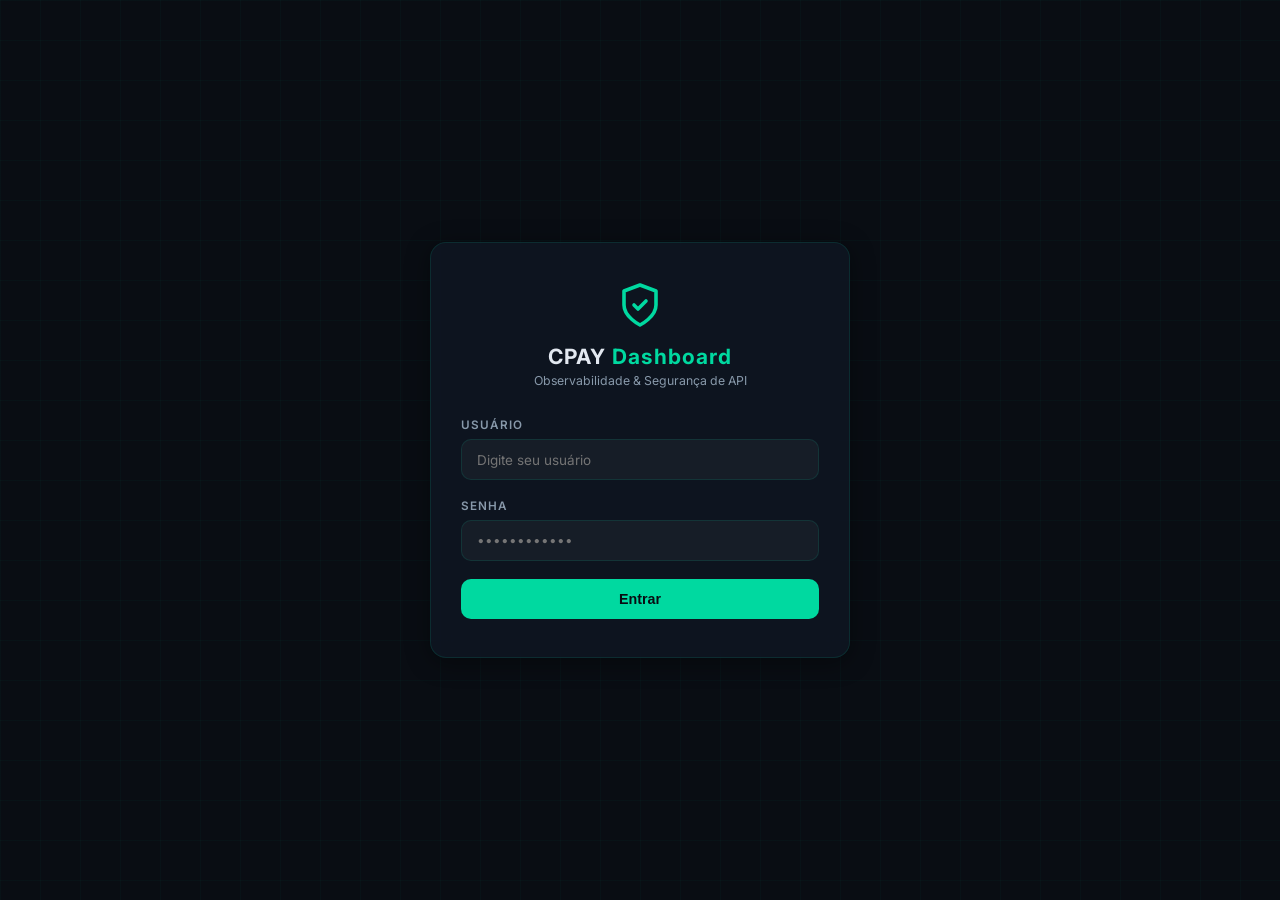
==== index.html @ d17e3a69 "Monitor - Versão inicial" ====
<!DOCTYPE html>
<html lang="pt-BR">
<head>
  <meta charset="UTF-8" />
  <meta name="viewport" content="width=device-width, initial-scale=1.0" />
  <title>CPAY Dashboard — Login</title>
  <link rel="preconnect" href="https://fonts.googleapis.com" />
  <link href="https://fonts.googleapis.com/css2?family=Inter:wght@400;600;700;800&family=JetBrains+Mono:wght@400;600;700&display=swap" rel="stylesheet" />
  <link rel="stylesheet" href="styles.css" />
</head>
<body class="login-page">

  <div class="card login-box">
    <!-- Logo -->
    <div class="login-logo">
      <svg viewBox="0 0 24 24" fill="none" stroke="currentColor" stroke-width="1.8" stroke-linecap="round" stroke-linejoin="round">
        <path d="M12 22s8-4 8-10V5l-8-3-8 3v7c0 6 8 10 8 10z"/>
        <polyline points="9 12 11 14 15 10"/>
      </svg>
      <h1>CPAY <span>Dashboard</span></h1>
      <p>Observabilidade &amp; Segurança de API</p>
    </div>

    <!-- Formulário -->
    <form id="login-form" autocomplete="off">
      <div id="login-error" class="login-error hidden"></div>

      <div class="form-group">
        <label for="username">Usuário</label>
        <input
          id="username" type="text"
          placeholder="Digite seu usuário"
          autocomplete="username"
          required
        />
      </div>

      <div class="form-group">
        <label for="password">Senha</label>
        <input
          id="password" type="password"
          placeholder="••••••••••••"
          autocomplete="current-password"
          required
        />
      </div>

      <button id="login-btn" type="submit" class="btn-primary">
        <span id="btn-text">Entrar</span>
        <div id="btn-spinner" class="spinner hidden"></div>
      </button>
    </form>
  </div>

  <script src="config.js"></script>
  <script src="auth.js"></script>
</body>
</html>
---- styles.css ----
/* ── Reset & Base ──────────────────────────────────────────────────────────── */
*, *::before, *::after { box-sizing: border-box; margin: 0; padding: 0; }

:root {
  --bg-base:    #090d13;
  --bg-card:    rgba(15, 23, 36, 0.75);
  --bg-card-h:  rgba(20, 30, 48, 0.90);
  --border:     rgba(0, 217, 160, 0.12);
  --border-h:   rgba(0, 217, 160, 0.30);
  --accent:     #00d9a0;
  --accent-dim: #009e75;
  --cyan:       #00b4d8;
  --amber:      #f0a500;
  --red:        #ff4757;
  --orange:     #ff7043;
  --purple:     #a78bfa;
  --text:       #e2e8f0;
  --text-dim:   #8899aa;
  --text-faint: #445566;
  --font-sans:  'Inter', system-ui, sans-serif;
  --font-mono:  'JetBrains Mono', 'Fira Code', monospace;
  --radius:     10px;
  --radius-lg:  16px;
  --shadow:     0 4px 24px rgba(0,0,0,0.4);
  --glow:       0 0 20px rgba(0, 217, 160, 0.15);
  --transition: 0.2s ease;
}

html { font-size: 15px; }
body {
  font-family: var(--font-sans);
  background: var(--bg-base);
  color: var(--text);
  min-height: 100vh;
  -webkit-font-smoothing: antialiased;
}

/* Background grid pattern */
body::before {
  content: '';
  position: fixed; inset: 0; z-index: 0;
  background-image:
    linear-gradient(rgba(0,217,160,0.03) 1px, transparent 1px),
    linear-gradient(90deg, rgba(0,217,160,0.03) 1px, transparent 1px);
  background-size: 40px 40px;
  pointer-events: none;
}

/* ── Typography helpers ─────────────────────────────────────────────────────── */
.mono { font-family: var(--font-mono); font-size: 0.82rem; }
.text-dim { color: var(--text-dim); }
.text-accent { color: var(--accent); }
.hidden { display: none !important; }

/* ── Glass card ─────────────────────────────────────────────────────────────── */
.card {
  background: var(--bg-card);
  border: 1px solid var(--border);
  border-radius: var(--radius-lg);
  backdrop-filter: blur(12px);
  -webkit-backdrop-filter: blur(12px);
  box-shadow: var(--shadow);
  transition: border-color var(--transition), box-shadow var(--transition);
}
.card:hover { border-color: var(--border-h); box-shadow: var(--shadow), var(--glow); }

/* ── Scrollbar ──────────────────────────────────────────────────────────────── */
::-webkit-scrollbar { width: 6px; height: 6px; }
::-webkit-scrollbar-track { background: transparent; }
::-webkit-scrollbar-thumb { background: rgba(0,217,160,0.25); border-radius: 3px; }
::-webkit-scrollbar-thumb:hover { background: rgba(0,217,160,0.45); }

/* ══════════════════════════════════════════════════════════════════════════════
   LOGIN PAGE
══════════════════════════════════════════════════════════════════════════════ */
.login-page {
  display: flex;
  align-items: center;
  justify-content: center;
  min-height: 100vh;
  padding: 1rem;
  position: relative;
  z-index: 1;
}

.login-box {
  width: 100%;
  max-width: 420px;
  padding: 2.5rem 2rem;
}

.login-logo {
  text-align: center;
  margin-bottom: 2rem;
}
.login-logo svg { width: 48px; height: 48px; color: var(--accent); }
.login-logo h1 { font-size: 1.4rem; font-weight: 700; margin-top: 0.75rem; letter-spacing: 0.05em; }
.login-logo span { color: var(--accent); }
.login-logo p { color: var(--text-dim); font-size: 0.82rem; margin-top: 0.25rem; }

.form-group { margin-bottom: 1.25rem; }
.form-group label {
  display: block;
  font-size: 0.78rem;
  font-weight: 600;
  color: var(--text-dim);
  text-transform: uppercase;
  letter-spacing: 0.08em;
  margin-bottom: 0.5rem;
}
.form-group input {
  width: 100%;
  padding: 0.75rem 1rem;
  background: rgba(255,255,255,0.04);
  border: 1px solid var(--border);
  border-radius: var(--radius);
  color: var(--text);
  font-family: var(--font-sans);
  font-size: 0.9rem;
  outline: none;
  transition: border-color var(--transition), box-shadow var(--transition);
}
.form-group input:focus {
  border-color: var(--accent);
  box-shadow: 0 0 0 3px rgba(0,217,160,0.12);
}

.login-error {
  background: rgba(255,71,87,0.1);
  border: 1px solid rgba(255,71,87,0.3);
  color: var(--red);
  border-radius: var(--radius);
  padding: 0.65rem 1rem;
  font-size: 0.85rem;
  margin-bottom: 1rem;
}

.btn-primary {
  width: 100%;
  padding: 0.8rem 1rem;
  background: var(--accent);
  color: #090d13;
  border: none;
  border-radius: var(--radius);
  font-weight: 700;
  font-size: 0.95rem;
  cursor: pointer;
  display: flex;
  align-items: center;
  justify-content: center;
  gap: 0.5rem;
  transition: background var(--transition), transform var(--transition);
}
.btn-primary:hover:not(:disabled) { background: #00efb0; transform: translateY(-1px); }
.btn-primary:disabled { opacity: 0.6; cursor: not-allowed; }

.spinner {
  width: 16px; height: 16px;
  border: 2px solid rgba(9,13,19,0.3);
  border-top-color: #090d13;
  border-radius: 50%;
  animation: spin 0.7s linear infinite;
}
@keyframes spin { to { transform: rotate(360deg); } }

@keyframes shake {
  0%,100% { transform: translateX(0); }
  20%,60% { transform: translateX(-8px); }
  40%,80% { transform: translateX(8px); }
}
.shake { animation: shake 0.4s ease; }

/* ══════════════════════════════════════════════════════════════════════════════
   DASHBOARD LAYOUT
══════════════════════════════════════════════════════════════════════════════ */
.dashboard-page { position: relative; z-index: 1; }

/* ── Topbar ──────────────────────────────────────────────────────────────────── */
.topbar {
  position: sticky; top: 0; z-index: 100;
  display: flex; align-items: center; gap: 1rem;
  padding: 0.75rem 1.5rem;
  background: rgba(9,13,19,0.90);
  border-bottom: 1px solid var(--border);
  backdrop-filter: blur(16px);
  -webkit-backdrop-filter: blur(16px);
}
.topbar-brand { display: flex; align-items: center; gap: 0.75rem; }
.topbar-brand svg { color: var(--accent); width: 28px; height: 28px; flex-shrink: 0; }
.topbar-brand h1 { font-size: 1rem; font-weight: 700; white-space: nowrap; }
.topbar-brand span { color: var(--accent); }

.topbar-spacer { flex: 1; }

.topbar-meta { font-size: 0.75rem; color: var(--text-dim); white-space: nowrap; }

.topbar-actions { display: flex; gap: 0.5rem; flex-wrap: wrap; }

.btn {
  padding: 0.45rem 0.9rem;
  border-radius: var(--radius);
  border: 1px solid var(--border);
  background: rgba(255,255,255,0.04);
  color: var(--text);
  font-size: 0.78rem;
  font-weight: 600;
  cursor: pointer;
  transition: all var(--transition);
  white-space: nowrap;
  display: flex; align-items: center; gap: 0.35rem;
}
.btn:hover { border-color: var(--border-h); background: rgba(0,217,160,0.08); color: var(--accent); }
.btn.active { background: rgba(0,217,160,0.15); border-color: var(--accent); color: var(--accent); }
.btn-danger:hover { border-color: rgba(255,71,87,0.5); background: rgba(255,71,87,0.1); color: var(--red); }

/* ── Main layout ─────────────────────────────────────────────────────────────── */
.main-content { padding: 1.5rem; max-width: 1600px; margin: 0 auto; }

/* ── KPI grid ────────────────────────────────────────────────────────────────── */
.kpi-grid {
  display: grid;
  grid-template-columns: repeat(auto-fit, minmax(200px, 1fr));
  gap: 1rem;
  margin-bottom: 1.5rem;
}

.kpi-card {
  padding: 1.25rem 1.5rem;
  position: relative;
  overflow: hidden;
}
.kpi-card::after {
  content: '';
  position: absolute;
  top: 0; left: 0; right: 0;
  height: 2px;
  background: var(--kpi-color, var(--accent));
  opacity: 0.7;
}
.kpi-icon {
  width: 36px; height: 36px;
  border-radius: 8px;
  display: flex; align-items: center; justify-content: center;
  background: rgba(0,217,160,0.1);
  color: var(--kpi-color, var(--accent));
  margin-bottom: 0.75rem;
}
.kpi-icon svg { width: 18px; height: 18px; }
.kpi-label { font-size: 0.72rem; font-weight: 600; color: var(--text-dim); text-transform: uppercase; letter-spacing: 0.07em; }
.kpi-value { font-size: 2rem; font-weight: 800; font-family: var(--font-mono); margin: 0.15rem 0; color: var(--kpi-color, var(--accent)); }
.kpi-sub { font-size: 0.73rem; color: var(--text-dim); }

/* ── Period bar (seletor rápido) ─────────────────────────────────────────────── */
.period-bar {
  display: flex; align-items: center; justify-content: space-between; flex-wrap: wrap;
  gap: 0.75rem;
  padding: 0.75rem 1.25rem;
  margin-bottom: 0.75rem;
}
.period-label-wrap { display: flex; align-items: center; gap: 0.4rem; font-size: 0.78rem; }
.period-label-wrap svg { color: var(--accent); flex-shrink: 0; }
.period-label-title { color: var(--text-dim); font-weight: 600; }
.period-label-value { color: var(--accent); font-family: var(--font-mono); font-size: 0.75rem; }

.quick-period-btns { display: flex; gap: 0.4rem; flex-wrap: wrap; }
.quick-period-btn {
  padding: 0.35rem 0.8rem;
  border-radius: 6px;
  border: 1px solid var(--border);
  background: rgba(255,255,255,0.04);
  color: var(--text-dim);
  font-size: 0.75rem;
  font-weight: 700;
  font-family: var(--font-mono);
  cursor: pointer;
  transition: all var(--transition);
  letter-spacing: 0.03em;
}
.quick-period-btn:hover { border-color: var(--border-h); color: var(--accent); background: rgba(0,217,160,0.06); }
.quick-period-btn.active { background: rgba(0,217,160,0.15); border-color: var(--accent); color: var(--accent); }

/* ── Filter bar ──────────────────────────────────────────────────────────────── */
.filter-bar {
  display: flex; flex-wrap: wrap; gap: 0.6rem;
  align-items: flex-end;
  padding: 1.25rem 1.5rem;
  margin-bottom: 1.5rem;
}
.filter-bar .filter-section { display: flex; flex-direction: column; gap: 0.3rem; min-width: 120px; flex: 1; }
.filter-bar label { font-size: 0.7rem; font-weight: 600; color: var(--text-dim); text-transform: uppercase; letter-spacing: 0.07em; }
.filter-bar input, .filter-bar select {
  padding: 0.5rem 0.75rem;
  background: rgba(255,255,255,0.04);
  border: 1px solid var(--border);
  border-radius: var(--radius);
  color: var(--text);
  font-family: var(--font-sans);
  font-size: 0.82rem;
  outline: none;
  width: 100%;
  transition: border-color var(--transition);
}
.filter-bar input:focus, .filter-bar select:focus { border-color: var(--accent); }
.filter-bar select option { background: #0f1724; }

.filter-search-wide { flex: 2; min-width: 200px; }

.filter-actions { display: flex; gap: 0.5rem; align-items: flex-end; flex-shrink: 0; }

/* ── Charts grid ─────────────────────────────────────────────────────────────── */
.charts-grid {
  display: grid;
  grid-template-columns: 1fr 1fr;
  gap: 1rem;
  margin-bottom: 1.5rem;
}
.chart-wide { grid-column: 1 / -1; }

.chart-card { padding: 1.25rem 1.5rem; }
.chart-title { font-size: 0.82rem; font-weight: 700; color: var(--text-dim); text-transform: uppercase; letter-spacing: 0.07em; margin-bottom: 1rem; display: flex; align-items: center; gap: 0.5rem; }
.chart-title svg { width: 14px; height: 14px; color: var(--accent); }
.chart-canvas-wrap { position: relative; height: 220px; }
.chart-empty-overlay {
  position: absolute; inset: 0;
  display: flex; align-items: center; justify-content: center;
  text-align: center;
}

/* ── Bar charts ──────────────────────────────────────────────────────────────── */
.bar-item { display: grid; grid-template-columns: 1fr auto; grid-template-rows: auto auto; gap: 0.25rem 0.5rem; margin-bottom: 0.7rem; }
.bar-label { display: flex; align-items: center; gap: 0.5rem; grid-column: 1; }
.bar-dot { width: 8px; height: 8px; border-radius: 50%; flex-shrink: 0; }
.bar-label span:nth-child(2) { font-size: 0.82rem; flex: 1; white-space: nowrap; overflow: hidden; text-overflow: ellipsis; }
.bar-count { font-family: var(--font-mono); font-size: 0.78rem; color: var(--text-dim); margin-left: auto; }
.bar-track { height: 6px; background: rgba(255,255,255,0.06); border-radius: 3px; overflow: hidden; grid-column: 1; }
.bar-fill { height: 100%; border-radius: 3px; transition: width 0.6s ease; }
.bar-fill.cyan { background: var(--cyan) !important; }
.bar-fill.amber { background: var(--amber) !important; }
.bar-pct { font-family: var(--font-mono); font-size: 0.72rem; color: var(--text-dim); grid-column: 2; grid-row: 1 / 3; align-self: center; text-align: right; min-width: 40px; }
.bar-track.small { height: 4px; }

/* ── Rank list ───────────────────────────────────────────────────────────────── */
.rank-item { margin-bottom: 0.65rem; }
.rank-info { display: flex; align-items: center; justify-content: space-between; margin-bottom: 0.25rem; }
.rank-label { font-size: 0.78rem; overflow: hidden; text-overflow: ellipsis; white-space: nowrap; flex: 1; padding-right: 0.5rem; }
.rank-count { font-family: var(--font-mono); font-size: 0.75rem; color: var(--text-dim); flex-shrink: 0; }

/* ── Heatmap ─────────────────────────────────────────────────────────────────── */
.heatmap-wrap { overflow-x: auto; }
.heatmap { display: grid; grid-template-columns: 40px repeat(24, 1fr); gap: 3px; font-size: 0.62rem; }
.heatmap-row-label { color: var(--text-dim); display: flex; align-items: center; justify-content: flex-end; padding-right: 4px; }
.heatmap-col-label { color: var(--text-faint); text-align: center; padding-bottom: 2px; }
.heatmap-cell {
  aspect-ratio: 1;
  border-radius: 2px;
  background: rgba(255,255,255,0.04);
  cursor: default;
  transition: transform 0.1s;
}
.heatmap-cell:hover { transform: scale(1.3); z-index: 1; }

/* ── Table ───────────────────────────────────────────────────────────────────── */
.table-section { margin-bottom: 1.5rem; }
.table-header {
  display: flex; align-items: center; justify-content: space-between;
  padding: 1rem 1.5rem;
  border-bottom: 1px solid var(--border);
  flex-wrap: wrap; gap: 0.5rem;
}
.table-title { font-size: 0.82rem; font-weight: 700; color: var(--text-dim); text-transform: uppercase; letter-spacing: 0.07em; }
.result-count { font-family: var(--font-mono); font-size: 0.78rem; color: var(--text-dim); }

.logs-table-wrapper { overflow-x: auto; max-height: 520px; overflow-y: auto; }

table { width: 100%; border-collapse: collapse; font-size: 0.82rem; }
thead { position: sticky; top: 0; z-index: 5; }
thead th {
  padding: 0.65rem 0.75rem;
  background: rgba(9,13,19,0.95);
  border-bottom: 1px solid var(--border);
  color: var(--text-dim);
  font-size: 0.7rem;
  font-weight: 700;
  text-transform: uppercase;
  letter-spacing: 0.07em;
  white-space: nowrap;
  text-align: left;
}
tbody tr { border-bottom: 1px solid rgba(255,255,255,0.03); transition: background var(--transition); }
tbody tr:hover { background: rgba(0,217,160,0.04); cursor: pointer; }
tbody tr.row-suspicious { background: rgba(255,71,87,0.05); }
tbody tr.row-suspicious:hover { background: rgba(255,71,87,0.09); }
td { padding: 0.6rem 0.75rem; vertical-align: middle; white-space: nowrap; max-width: 200px; overflow: hidden; text-overflow: ellipsis; }
.empty-state { text-align: center; padding: 3rem 1rem; color: var(--text-dim); font-size: 0.85rem; }
.safe-text { color: var(--accent); }

/* ── Pagination ──────────────────────────────────────────────────────────────── */
.pagination { display: flex; align-items: center; gap: 0.75rem; padding: 1rem 1.5rem; border-top: 1px solid var(--border); }
.page-btn { padding: 0.4rem 0.85rem; border-radius: var(--radius); border: 1px solid var(--border); background: rgba(255,255,255,0.04); color: var(--text); font-size: 0.78rem; cursor: pointer; transition: all var(--transition); }
.page-btn:hover:not(:disabled) { border-color: var(--accent); color: var(--accent); }
.page-btn:disabled { opacity: 0.35; cursor: not-allowed; }
.page-info { font-family: var(--font-mono); font-size: 0.75rem; color: var(--text-dim); flex: 1; text-align: center; }

/* ── Badges ──────────────────────────────────────────────────────────────────── */
.badge {
  display: inline-flex; align-items: center;
  padding: 0.2rem 0.5rem;
  border-radius: 4px;
  font-family: var(--font-mono);
  font-size: 0.72rem;
  font-weight: 700;
  letter-spacing: 0.03em;
}
.method-get    { background: rgba(0,180,216,0.15); color: var(--cyan); }
.method-post   { background: rgba(0,217,160,0.15); color: var(--accent); }
.method-put    { background: rgba(167,139,250,0.15); color: var(--purple); }
.method-patch  { background: rgba(240,165,0,0.15); color: var(--amber); }
.method-delete { background: rgba(255,71,87,0.15); color: var(--red); }

.status-2xx { background: rgba(0,217,160,0.12); color: var(--accent); }
.status-3xx { background: rgba(0,180,216,0.12); color: var(--cyan); }
.status-4xx { background: rgba(240,165,0,0.12); color: var(--amber); }
.status-5xx { background: rgba(255,71,87,0.12); color: var(--red); }

.ipclass-badge { font-family: var(--font-mono); font-size: 0.65rem; padding: 0.1rem 0.35rem; border-radius: 3px; font-weight: 600; margin-left: 4px; }
.ipclass-cloudflare { background: rgba(240,165,0,0.12); color: var(--amber); }
.ipclass-external   { background: rgba(255,71,87,0.12); color: var(--red); }
.ipclass-internal   { background: rgba(0,217,160,0.12); color: var(--accent); }

.auth-badge { font-family: var(--font-mono); font-size: 0.65rem; padding: 0.15rem 0.4rem; border-radius: 3px; background: rgba(167,139,250,0.1); color: var(--purple); white-space: nowrap; }

.susp-badge  { color: var(--red); font-weight: 700; font-size: 0.78rem; white-space: nowrap; }
.safe-badge  { color: var(--accent); font-size: 0.78rem; }

.latency-medium { color: var(--amber); }
.latency-slow   { color: var(--red); }

/* ── Skeleton ────────────────────────────────────────────────────────────────── */
@keyframes shimmer {
  0%   { background-position: -400px 0; }
  100% { background-position: 400px 0; }
}
.skeleton-cell, .skeleton-value {
  height: 14px;
  border-radius: 4px;
  background: linear-gradient(90deg, rgba(255,255,255,0.04) 25%, rgba(255,255,255,0.09) 50%, rgba(255,255,255,0.04) 75%);
  background-size: 800px 100%;
  animation: shimmer 1.4s infinite;
}
.skeleton-value { height: 28px; width: 80px; margin: 4px 0; }

/* ── Toast ───────────────────────────────────────────────────────────────────── */
#toast-container { position: fixed; bottom: 1.5rem; right: 1.5rem; z-index: 9999; display: flex; flex-direction: column; gap: 0.5rem; }
.toast {
  display: flex; align-items: center; gap: 0.6rem;
  padding: 0.75rem 1.1rem;
  border-radius: var(--radius);
  border: 1px solid var(--border);
  background: rgba(15,23,36,0.95);
  backdrop-filter: blur(12px);
  font-size: 0.83rem;
  max-width: 360px;
  transform: translateX(120%);
  transition: transform 0.3s ease;
  box-shadow: var(--shadow);
}
.toast.visible { transform: translateX(0); }
.toast-error  { border-color: rgba(255,71,87,0.4); }
.toast-success{ border-color: rgba(0,217,160,0.4); }
.toast-warn   { border-color: rgba(240,165,0,0.4); }
.toast-icon   { font-size: 1rem; }
.toast-error  .toast-icon { color: var(--red); }
.toast-success .toast-icon { color: var(--accent); }
.toast-warn   .toast-icon { color: var(--amber); }

/* ── Drawer / Modal ──────────────────────────────────────────────────────────── */
.drawer-overlay {
  position: fixed; inset: 0; z-index: 500;
  background: rgba(0,0,0,0.6);
  backdrop-filter: blur(4px);
  opacity: 0; pointer-events: none;
  transition: opacity 0.25s;
}
.drawer-overlay.open { opacity: 1; pointer-events: all; }

.drawer {
  position: fixed; top: 0; right: 0; bottom: 0; z-index: 501;
  width: 100%; max-width: 500px;
  background: #0d1929;
  border-left: 1px solid var(--border);
  box-shadow: -8px 0 40px rgba(0,0,0,0.5);
  transform: translateX(100%);
  transition: transform 0.3s ease;
  display: flex; flex-direction: column;
}
.drawer.open { transform: translateX(0); }

.drawer-header {
  padding: 1.25rem 1.5rem;
  border-bottom: 1px solid var(--border);
  display: flex; align-items: center; justify-content: space-between;
}
.drawer-header h2 { font-size: 0.95rem; font-weight: 700; }
.drawer-close {
  width: 32px; height: 32px; border-radius: 8px;
  border: 1px solid var(--border);
  background: transparent; color: var(--text-dim);
  cursor: pointer; font-size: 1.1rem; line-height: 1;
  display: flex; align-items: center; justify-content: center;
  transition: all var(--transition);
}
.drawer-close:hover { border-color: var(--red); color: var(--red); }

.drawer-body { flex: 1; overflow-y: auto; padding: 1.5rem; }

.drawer-field { margin-bottom: 1rem; }
.drawer-field-label { font-size: 0.68rem; font-weight: 700; color: var(--text-dim); text-transform: uppercase; letter-spacing: 0.08em; margin-bottom: 0.3rem; }
.drawer-field-value { font-family: var(--font-mono); font-size: 0.82rem; word-break: break-all; }

.drawer-notes {
  background: rgba(255,255,255,0.03);
  border: 1px solid var(--border);
  border-radius: var(--radius);
  padding: 0.75rem 1rem;
  font-size: 0.83rem;
  line-height: 1.6;
  color: var(--text-dim);
  font-style: italic;
}

/* ── Realtime badge ──────────────────────────────────────────────────────────── */
.realtime-badge {
  display: flex; align-items: center; gap: 0.4rem;
  font-size: 0.7rem; color: var(--text-dim);
}
.realtime-dot {
  width: 7px; height: 7px; border-radius: 50%;
  background: var(--text-faint);
  transition: background 0.3s;
}
.realtime-dot.live { background: var(--accent); box-shadow: 0 0 6px var(--accent); animation: pulse-dot 2s infinite; }
@keyframes pulse-dot { 0%,100% { opacity: 1; } 50% { opacity: 0.4; } }

/* ══════════════════════════════════════════════════════════════════════════════
   RESPONSIVE
══════════════════════════════════════════════════════════════════════════════ */
@media (max-width: 1024px) {
  .charts-grid { grid-template-columns: 1fr; }
  .chart-wide { grid-column: 1; }
}

@media (max-width: 768px) {
  .topbar { padding: 0.6rem 1rem; gap: 0.5rem; }
  .topbar-brand h1 { font-size: 0.85rem; }
  .topbar-meta { display: none; }
  .main-content { padding: 1rem; }
  .kpi-grid { grid-template-columns: repeat(2, 1fr); }
  .filter-bar { padding: 1rem; }
  .filter-section { min-width: 100px; }
  .drawer { max-width: 100%; }
}

@media (max-width: 480px) {
  .kpi-grid { grid-template-columns: 1fr 1fr; }
  .kpi-value { font-size: 1.5rem; }
  .topbar-actions { display: none; } /* collapsar em mobile */
}
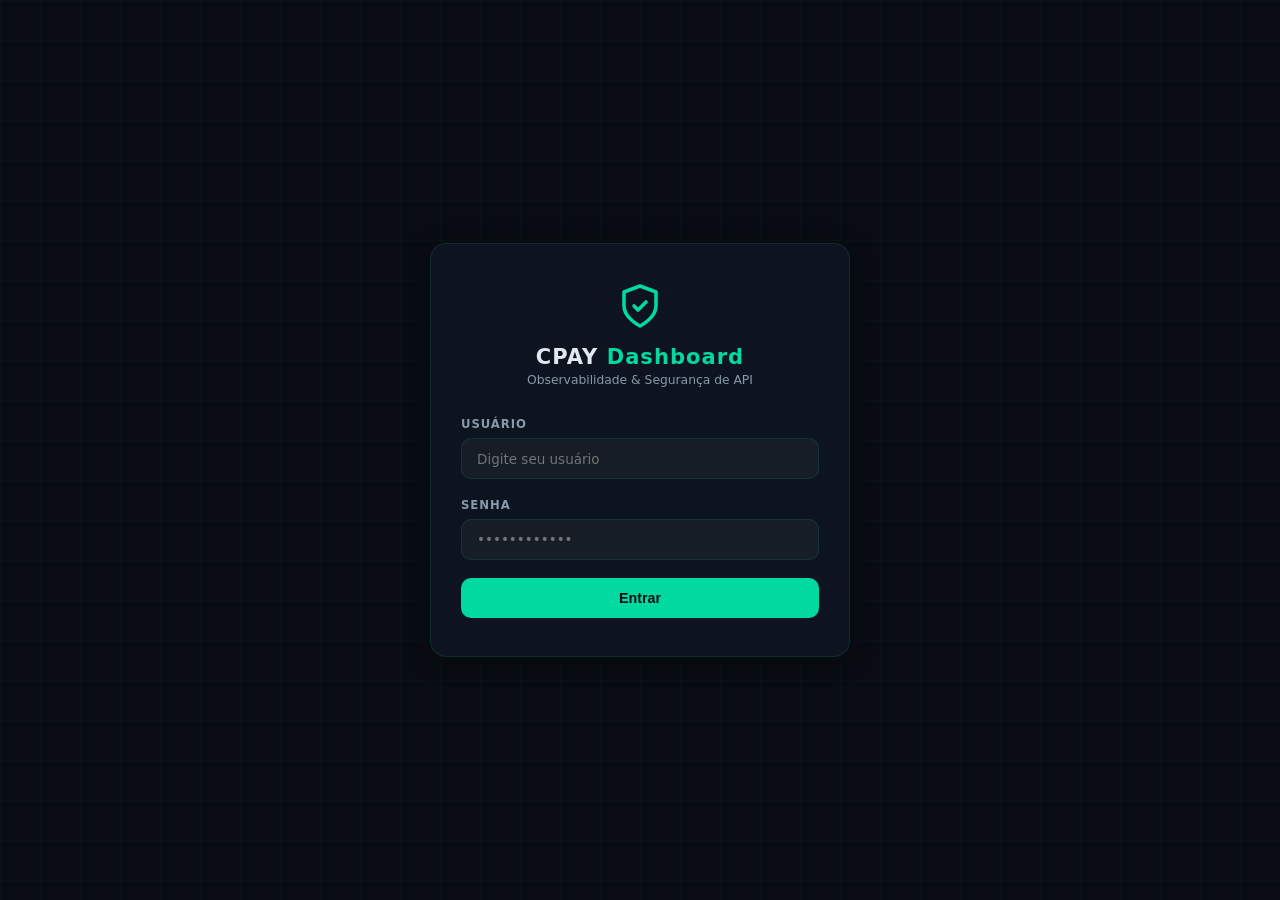
==== commit 655afb88: "feat: security dashboard funcional com filtros, gráficos e KPIs - Corrige tremido/loop causado pelo " ====
--- a/index.html
+++ b/index.html
@@ -4,8 +4,6 @@
   <meta charset="UTF-8" />
   <meta name="viewport" content="width=device-width, initial-scale=1.0" />
   <title>CPAY Dashboard — Login</title>
-  <link rel="preconnect" href="https://fonts.googleapis.com" />
-  <link href="https://fonts.googleapis.com/css2?family=Inter:wght@400;600;700;800&family=JetBrains+Mono:wght@400;600;700&display=swap" rel="stylesheet" />
   <link rel="stylesheet" href="styles.css" />
 </head>
 <body class="login-page">
@@ -54,5 +52,13 @@
 
   <script src="config.js"></script>
   <script src="auth.js"></script>
+  <script>
+    // Se já autenticado, vai direto pro dashboard
+    if (isAuthenticated()) {
+      window.location.replace('dashboard.html');
+    } else {
+      document.getElementById('login-form').addEventListener('submit', handleLogin);
+    }
+  </script>
 </body>
 </html>
--- a/styles.css
+++ b/styles.css
@@ -17,8 +17,8 @@
   --text:       #e2e8f0;
   --text-dim:   #8899aa;
   --text-faint: #445566;
-  --font-sans:  'Inter', system-ui, sans-serif;
-  --font-mono:  'JetBrains Mono', 'Fira Code', monospace;
+  --font-sans:  system-ui, -apple-system, 'Segoe UI', sans-serif;
+  --font-mono:  'Cascadia Code', 'Fira Code', 'Consolas', monospace;
   --radius:     10px;
   --radius-lg:  16px;
   --shadow:     0 4px 24px rgba(0,0,0,0.4);
@@ -250,46 +250,39 @@
 .kpi-value { font-size: 2rem; font-weight: 800; font-family: var(--font-mono); margin: 0.15rem 0; color: var(--kpi-color, var(--accent)); }
 .kpi-sub { font-size: 0.73rem; color: var(--text-dim); }
 
-/* ── Period bar (seletor rápido) ─────────────────────────────────────────────── */
-.period-bar {
-  display: flex; align-items: center; justify-content: space-between; flex-wrap: wrap;
-  gap: 0.75rem;
-  padding: 0.75rem 1.25rem;
-  margin-bottom: 0.75rem;
-}
-.period-label-wrap { display: flex; align-items: center; gap: 0.4rem; font-size: 0.78rem; }
-.period-label-wrap svg { color: var(--accent); flex-shrink: 0; }
-.period-label-title { color: var(--text-dim); font-weight: 600; }
-.period-label-value { color: var(--accent); font-family: var(--font-mono); font-size: 0.75rem; }
-
-.quick-period-btns { display: flex; gap: 0.4rem; flex-wrap: wrap; }
-.quick-period-btn {
-  padding: 0.35rem 0.8rem;
-  border-radius: 6px;
-  border: 1px solid var(--border);
-  background: rgba(255,255,255,0.04);
-  color: var(--text-dim);
-  font-size: 0.75rem;
-  font-weight: 700;
-  font-family: var(--font-mono);
-  cursor: pointer;
-  transition: all var(--transition);
-  letter-spacing: 0.03em;
-}
-.quick-period-btn:hover { border-color: var(--border-h); color: var(--accent); background: rgba(0,217,160,0.06); }
-.quick-period-btn.active { background: rgba(0,217,160,0.15); border-color: var(--accent); color: var(--accent); }
-
-/* ── Filter bar ──────────────────────────────────────────────────────────────── */
-.filter-bar {
-  display: flex; flex-wrap: wrap; gap: 0.6rem;
+/* ── Filter panel (topo, substitui period-bar + filter-bar) ─────────────────── */
+.filter-panel {
+  padding: 1.25rem 1.5rem;
+  margin-bottom: 1.25rem;
+  display: flex;
+  flex-direction: column;
+  gap: 0.9rem;
+}
+
+.filter-panel-title {
+  display: flex; align-items: center; gap: 0.45rem;
+  font-size: 0.72rem; font-weight: 700; text-transform: uppercase;
+  letter-spacing: 0.08em; color: var(--text-dim);
+}
+.filter-panel-title svg { color: var(--accent); }
+
+.filter-row {
+  display: flex; flex-wrap: wrap; gap: 0.7rem;
   align-items: flex-end;
-  padding: 1.25rem 1.5rem;
-  margin-bottom: 1.5rem;
-}
-.filter-bar .filter-section { display: flex; flex-direction: column; gap: 0.3rem; min-width: 120px; flex: 1; }
-.filter-bar label { font-size: 0.7rem; font-weight: 600; color: var(--text-dim); text-transform: uppercase; letter-spacing: 0.07em; }
-.filter-bar input, .filter-bar select {
-  padding: 0.5rem 0.75rem;
+}
+
+.filter-group {
+  display: flex; flex-direction: column; gap: 0.3rem;
+  min-width: 110px; flex: 1;
+}
+.filter-group-wide { flex: 2; min-width: 200px; }
+
+.filter-group label {
+  font-size: 0.68rem; font-weight: 600;
+  color: var(--text-dim); text-transform: uppercase; letter-spacing: 0.07em;
+}
+.filter-group input, .filter-group select {
+  padding: 0.48rem 0.75rem;
   background: rgba(255,255,255,0.04);
   border: 1px solid var(--border);
   border-radius: var(--radius);
@@ -300,12 +293,63 @@
   width: 100%;
   transition: border-color var(--transition);
 }
-.filter-bar input:focus, .filter-bar select:focus { border-color: var(--accent); }
-.filter-bar select option { background: #0f1724; }
-
-.filter-search-wide { flex: 2; min-width: 200px; }
-
-.filter-actions { display: flex; gap: 0.5rem; align-items: flex-end; flex-shrink: 0; }
+.filter-group input:focus, .filter-group select:focus { border-color: var(--accent); }
+.filter-group select option { background: #0f1724; }
+
+.quick-period-btns { display: flex; gap: 0.4rem; flex-wrap: wrap; }
+.quick-period-btn {
+  padding: 0.38rem 0.8rem;
+  border-radius: 6px;
+  border: 1px solid var(--border);
+  background: rgba(255,255,255,0.04);
+  color: var(--text-dim);
+  font-size: 0.75rem; font-weight: 700;
+  font-family: var(--font-mono);
+  cursor: pointer;
+  transition: all var(--transition);
+}
+.quick-period-btn:hover { border-color: var(--border-h); color: var(--accent); background: rgba(0,217,160,0.06); }
+.quick-period-btn.active { background: rgba(0,217,160,0.15); border-color: var(--accent); color: var(--accent); }
+
+.filter-actions {
+  display: flex; gap: 0.5rem;
+  align-items: flex-end; flex-shrink: 0;
+}
+
+.btn-primary-accent {
+  background: rgba(0,217,160,0.15);
+  border-color: var(--accent);
+  color: var(--accent);
+  font-weight: 700;
+}
+.btn-primary-accent:hover {
+  background: rgba(0,217,160,0.25);
+  box-shadow: 0 0 12px rgba(0,217,160,0.2);
+}
+.btn-primary-accent:disabled {
+  opacity: 0.6; cursor: not-allowed;
+}
+
+.btn-spinner {
+  display: inline-block;
+  width: 11px; height: 11px;
+  border: 2px solid rgba(0,217,160,0.3);
+  border-top-color: var(--accent);
+  border-radius: 50%;
+  animation: spin 0.7s linear infinite;
+  margin-right: 6px;
+  vertical-align: middle;
+}
+@keyframes spin { to { transform: rotate(360deg); } }
+
+.filter-status-row {
+  display: flex; align-items: center; gap: 1.2rem; flex-wrap: wrap;
+  font-size: 0.75rem;
+  padding-top: 0.2rem;
+  border-top: 1px solid var(--border);
+}
+.period-label-value { color: var(--accent); font-family: var(--font-mono); }
+.result-count { color: var(--text-dim); }
 
 /* ── Charts grid ─────────────────────────────────────────────────────────────── */
 .charts-grid {
@@ -532,7 +576,9 @@
 .realtime-badge {
   display: flex; align-items: center; gap: 0.4rem;
   font-size: 0.7rem; color: var(--text-dim);
-}
+  cursor: pointer; user-select: none;
+}
+.realtime-badge:hover { color: var(--accent); }
 .realtime-dot {
   width: 7px; height: 7px; border-radius: 50%;
   background: var(--text-faint);
@@ -555,8 +601,8 @@
   .topbar-meta { display: none; }
   .main-content { padding: 1rem; }
   .kpi-grid { grid-template-columns: repeat(2, 1fr); }
-  .filter-bar { padding: 1rem; }
-  .filter-section { min-width: 100px; }
+  .filter-panel { padding: 1rem; }
+  .filter-group { min-width: 100px; }
   .drawer { max-width: 100%; }
 }
 
